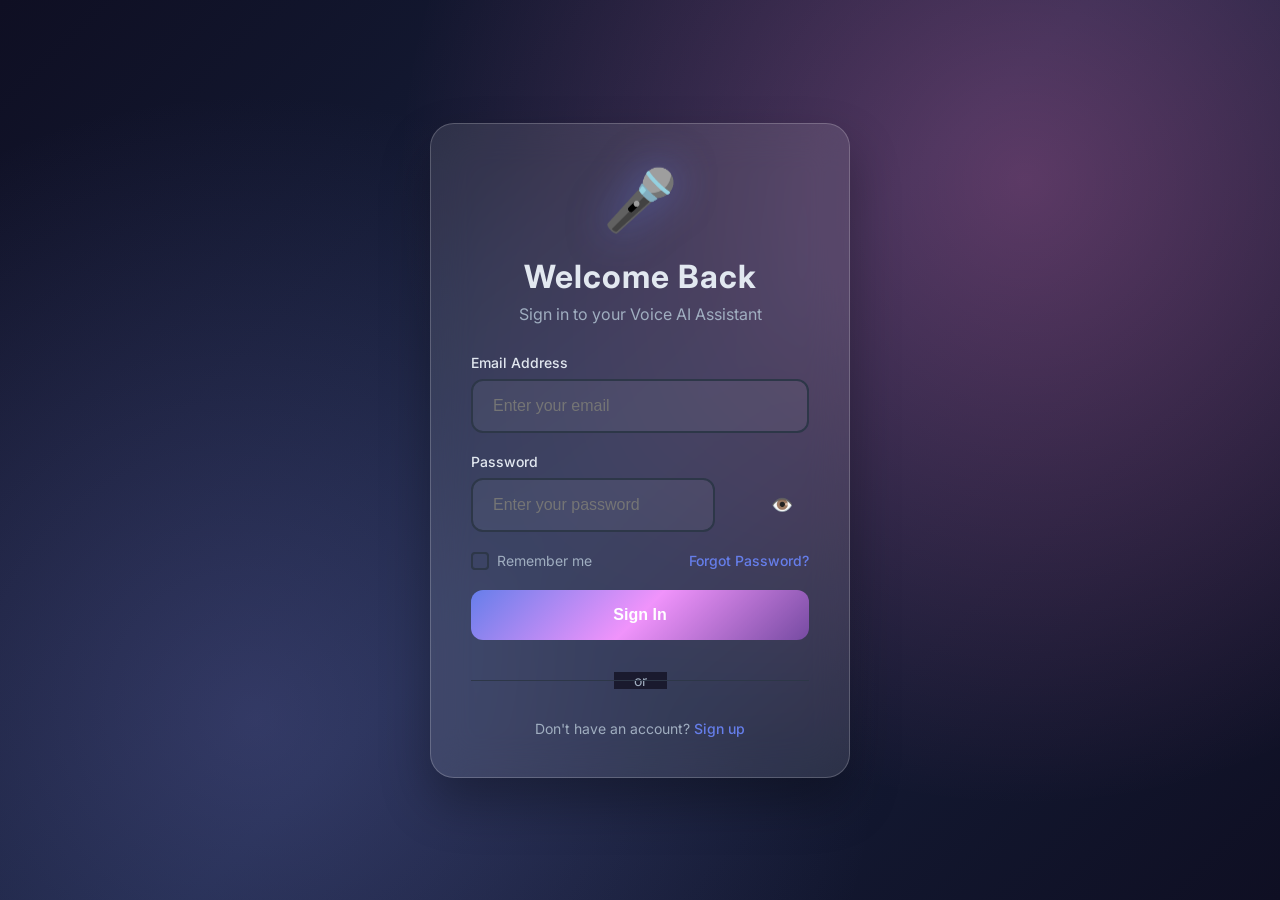
==== index.html @ 3795aacd "Moved files to root for GitHub Pages" ====
<!DOCTYPE html>
<html lang="en">
<head>
    <meta charset="UTF-8">
    <meta name="viewport" content="width=device-width, initial-scale=1.0">
    <title>Local Voice AI Assistant</title>
    <link rel="stylesheet" href="style.css">
</head>
<body>
    <div class="container" id="main-container" style="display: none;">
        <!-- Main Voice Control -->
        <div class="voice-interface">
            <div class="user-info">
                <span id="userDisplay" class="user-display">Welcome!</span>
                <button id="logoutBtn" class="logout-btn">Logout</button>
            </div>
            <div class="logo">🎤</div>
            <h1 id="title">Voice AI Assistant</h1>
            
            <div class="status-display">
                <p id="status">Click mic to start speaking...</p>
                <p id="listening-text" class="listening-text"></p>
            </div>

            <!-- Microphone Button -->
            <button id="micBtn" class="mic-button">
                🎤
            </button>

            <!-- Language Selector -->
            <div class="language-selector">
                <select id="languageSelect">
                    <option value="en">English</option>
                    <option value="hi">हिंदी</option>
                </select>
            </div>

            <!-- Stop Button -->
            <button id="stopBtn" class="stop-button hidden">
                ⏹ Stop
            </button>
        </div>
    </div>

    <script src="script.js"></script>
</body>
</html>
---- style.css ----
:root {
    --primary: #667eea;
    --secondary: #764ba2;
    --accent: #f093fb;
    --success: #4ade80;
    --warning: #fbbf24;
    --error: #f87171;
    --bg: #0f0f23;
    --bg-secondary: #1a1a2e;
    --text: #e2e8f0;
    --text-secondary: #a0aec0;
    --border: #2d3748;
    --glass: rgba(255, 255, 255, 0.1);
    --glass-border: rgba(255, 255, 255, 0.2);
}

* {
    margin: 0;
    padding: 0;
    box-sizing: border-box;
}

body {
    font-family: 'Inter', 'Segoe UI', Tahoma, Geneva, Verdana, sans-serif;
    background: linear-gradient(135deg, var(--bg) 0%, #16213e 50%, #0f0f23 100%);
    background-attachment: fixed;
    color: var(--text);
    height: 100vh;
    display: flex;
    align-items: center;
    justify-content: center;
    overflow: hidden;
    position: relative;
}

body::before {
    content: '';
    position: absolute;
    top: 0;
    left: 0;
    right: 0;
    bottom: 0;
    background: radial-gradient(circle at 20% 80%, rgba(120, 119, 198, 0.3) 0%, transparent 50%),
                radial-gradient(circle at 80% 20%, rgba(255, 119, 198, 0.3) 0%, transparent 50%);
    pointer-events: none;
}

.container {
    width: 100%;
    height: 100%;
    display: flex;
    align-items: center;
    justify-content: center;
    background: transparent;
    position: relative;
    z-index: 1;
}

/* Voice Interface */
.voice-interface {
    text-align: center;
    display: flex;
    flex-direction: column;
    align-items: center;
    gap: 30px;
    padding: 50px;
    background: var(--glass);
    backdrop-filter: blur(20px);
    border: 1px solid var(--glass-border);
    border-radius: 24px;
    box-shadow: 0 25px 50px rgba(0, 0, 0, 0.3);
    min-width: 400px;
    max-width: 500px;
    position: relative;
    overflow: hidden;
}

.user-info {
    position: absolute;
    top: 20px;
    right: 20px;
    display: flex;
    align-items: center;
    gap: 10px;
    font-size: 14px;
    color: var(--text-secondary);
}

.user-display {
    font-weight: 500;
}

.logout-btn {
    padding: 6px 12px;
    background: rgba(255, 255, 255, 0.1);
    border: 1px solid var(--glass-border);
    border-radius: 6px;
    color: var(--text);
    font-size: 12px;
    cursor: pointer;
    transition: all 0.3s ease;
}

.logout-btn:hover {
    background: rgba(255, 255, 255, 0.2);
    transform: translateY(-1px);
}

.voice-interface::before {
    content: '';
    position: absolute;
    top: 0;
    left: 0;
    right: 0;
    height: 2px;
    background: linear-gradient(90deg, var(--primary), var(--accent), var(--secondary));
}

.logo {
    font-size: 80px;
    animation: float 3s ease-in-out infinite;
    filter: drop-shadow(0 0 20px rgba(102, 126, 234, 0.5));
}

@keyframes float {
    0%, 100% {
        transform: translateY(0);
    }
    50% {
        transform: translateY(-20px);
    }
}

.voice-interface h1 {
    font-size: 36px;
    font-weight: 600;
    color: var(--text);
    letter-spacing: 2px;
}

.status-display {
    background: rgba(102, 126, 234, 0.1);
    border: 2px solid var(--primary);
    border-radius: 12px;
    padding: 30px 40px;
    min-width: 300px;
    margin: 20px 0;
}

.status-display p {
    font-size: 18px;
    color: var(--text);
    margin: 10px 0;
}

.listening-text {
    font-size: 24px;
    color: #48bb78;
    font-weight: 600;
    min-height: 32px;
}

/* Microphone Button */
.mic-button {
    width: 140px;
    height: 140px;
    border-radius: 50%;
    border: none;
    font-size: 60px;
    background: linear-gradient(135deg, var(--primary) 0%, var(--accent) 50%, var(--secondary) 100%);
    color: white;
    cursor: pointer;
    transition: all 0.4s cubic-bezier(0.4, 0, 0.2, 1);
    box-shadow: 0 8px 30px rgba(102, 126, 234, 0.4),
                inset 0 1px 0 rgba(255, 255, 255, 0.2);
    display: flex;
    align-items: center;
    justify-content: center;
    position: relative;
    overflow: hidden;
}

.mic-button::before {
    content: '';
    position: absolute;
    top: 0;
    left: 0;
    right: 0;
    bottom: 0;
    background: linear-gradient(45deg, transparent 30%, rgba(255, 255, 255, 0.2) 50%, transparent 70%);
    transform: translateX(-100%);
    transition: transform 0.6s;
}

.mic-button:hover::before {
    transform: translateX(100%);
}

.mic-button:hover {
    transform: scale(1.1) translateY(-5px);
    box-shadow: 0 15px 40px rgba(102, 126, 234, 0.6),
                inset 0 1px 0 rgba(255, 255, 255, 0.3);
}

.mic-button:active {
    transform: scale(0.95) translateY(-2px);
}

.mic-button.listening {
    animation: pulse 1.5s infinite ease-in-out;
    background: linear-gradient(135deg, var(--warning) 0%, var(--error) 100%);
    box-shadow: 0 8px 30px rgba(246, 173, 85, 0.6),
                inset 0 1px 0 rgba(255, 255, 255, 0.2);
}

@keyframes pulse {
    0%, 100% {
        box-shadow: 0 8px 30px rgba(246, 173, 85, 0.4),
                    0 0 0 0 rgba(246, 173, 85, 0.7);
        transform: scale(1);
    }
    50% {
        box-shadow: 0 12px 50px rgba(246, 173, 85, 0.8),
                    0 0 0 20px rgba(246, 173, 85, 0);
        transform: scale(1.05);
    }
}

.mic-button.speaking {
    animation: pulse 1s infinite;
    background: linear-gradient(135deg, #48bb78 0%, #38a169 100%);
}

/* Language Selector */
.language-selector {
    position: absolute;
    bottom: 20px;
    right: 20px;
    z-index: 10;
}

.language-selector select {
    padding: 8px 12px;
    border: 2px solid var(--primary);
    border-radius: 8px;
    background: var(--glass);
    backdrop-filter: blur(10px);
    color: var(--text);
    cursor: pointer;
    font-size: 14px;
    font-weight: 500;
    transition: all 0.3s ease;
}

.language-selector select:hover {
    border-color: var(--accent);
    transform: scale(1.05);
}

.language-selector select option {
    background: var(--bg);
    color: var(--text);
}

/* Stop Button */
.stop-button {
    padding: 12px 30px;
    border: none;
    border-radius: 8px;
    background: linear-gradient(135deg, #f56565 0%, #e53e3e 100%);
    color: white;
    font-size: 16px;
    font-weight: 600;
    cursor: pointer;
    transition: all 0.3s;
    margin-top: 20px;
}

.stop-button:hover {
    transform: translateY(-2px);
    box-shadow: 0 6px 20px rgba(245, 101, 101, 0.4);
}

.stop-button.hidden {
    display: none;
}

/* Settings Button */
.settings-btn {
    position: fixed;
    top: 20px;
    right: 20px;
    width: 50px;
    height: 50px;
    border-radius: 50%;
    background: linear-gradient(135deg, var(--primary) 0%, var(--secondary) 100%);
    color: white;
    border: none;
    cursor: pointer;
    font-size: 24px;
    box-shadow: 0 4px 12px rgba(0, 0, 0, 0.3);
    transition: all 0.3s;
    z-index: 99;
}

.settings-btn:hover {
    transform: scale(1.1);
}

/* Modal */
.modal {
    position: fixed;
    top: 0;
    left: 0;
    width: 100%;
    height: 100%;
    background: rgba(0, 0, 0, 0.8);
    display: flex;
    align-items: center;
    justify-content: center;
    z-index: 1000;
}

.modal.hidden {
    display: none;
}

.modal-content {
    background: var(--bg);
    padding: 40px;
    border-radius: 12px;
    max-width: 500px;
    width: 90%;
    border: 2px solid var(--primary);
    box-shadow: 0 20px 60px rgba(0, 0, 0, 0.5);
}

.modal-content h2 {
    margin-bottom: 20px;
    color: var(--primary);
    font-size: 24px;
}

.modal-content p {
    margin-bottom: 15px;
    color: #a0aec0;
    font-size: 14px;
}

.api-key-input {
    width: 100%;
    padding: 12px 16px;
    margin: 15px 0;
    border: 2px solid var(--border);
    border-radius: 8px;
    background: var(--bg);
    color: var(--text);
    font-size: 14px;
}

.api-key-input:focus {
    outline: none;
    border-color: var(--primary);
}

.info-text {
    font-size: 13px;
    color: #cbd5e0;
}

.info-text a {
    color: var(--primary);
    text-decoration: none;
}

.info-text a:hover {
    text-decoration: underline;
}

.warning-text {
    font-size: 12px;
    color: #f687b3;
    margin-top: 15px;
}

.save-btn {
    width: 100%;
    padding: 12px;
    margin-top: 20px;
    border: none;
    border-radius: 8px;
    background: linear-gradient(135deg, var(--primary) 0%, var(--secondary) 100%);
    color: white;
    font-size: 16px;
    font-weight: 600;
    cursor: pointer;
    transition: all 0.3s;
}

.save-btn:hover {
    transform: translateY(-2px);
    box-shadow: 0 6px 20px rgba(102, 126, 234, 0.4);
}

/* Authentication Pages */
.auth-container {
    width: 100%;
    height: 100vh;
    display: flex;
    align-items: center;
    justify-content: center;
    background: linear-gradient(135deg, var(--bg) 0%, #16213e 50%, #0f0f23 100%);
    background-attachment: fixed;
    position: relative;
}

.auth-container::before {
    content: '';
    position: absolute;
    top: 0;
    left: 0;
    right: 0;
    bottom: 0;
    background: radial-gradient(circle at 20% 80%, rgba(120, 119, 198, 0.3) 0%, transparent 50%),
                radial-gradient(circle at 80% 20%, rgba(255, 119, 198, 0.3) 0%, transparent 50%);
    pointer-events: none;
}

.auth-card {
    background: var(--glass);
    backdrop-filter: blur(20px);
    border: 1px solid var(--glass-border);
    border-radius: 24px;
    box-shadow: 0 25px 50px rgba(0, 0, 0, 0.3);
    padding: 40px;
    width: 100%;
    max-width: 420px;
    position: relative;
    z-index: 1;
}

.auth-header {
    text-align: center;
    margin-bottom: 30px;
}

.auth-header .logo {
    font-size: 60px;
    margin-bottom: 20px;
    animation: float 3s ease-in-out infinite;
    filter: drop-shadow(0 0 20px rgba(102, 126, 234, 0.5));
}

.auth-header h1 {
    font-size: 32px;
    font-weight: 700;
    color: var(--text);
    margin-bottom: 8px;
    letter-spacing: 1px;
}

.auth-header p {
    color: var(--text-secondary);
    font-size: 16px;
}

.auth-form {
    display: flex;
    flex-direction: column;
    gap: 20px;
}

.form-group {
    display: flex;
    flex-direction: column;
    gap: 8px;
}

.form-group label {
    font-weight: 500;
    color: var(--text);
    font-size: 14px;
}

.form-group input {
    padding: 16px 20px;
    border: 2px solid var(--border);
    border-radius: 12px;
    background: rgba(255, 255, 255, 0.05);
    color: var(--text);
    font-size: 16px;
    transition: all 0.3s ease;
}

.form-group input:focus {
    outline: none;
    border-color: var(--primary);
    box-shadow: 0 0 0 3px rgba(102, 126, 234, 0.1);
}

.password-input {
    position: relative;
}

.toggle-password {
    position: absolute;
    right: 16px;
    top: 50%;
    transform: translateY(-50%);
    background: none;
    border: none;
    color: var(--text-secondary);
    cursor: pointer;
    font-size: 18px;
    transition: color 0.3s;
}

.toggle-password:hover {
    color: var(--text);
}

.password-strength {
    margin-top: 8px;
}

.strength-bar {
    height: 4px;
    background: var(--border);
    border-radius: 2px;
    overflow: hidden;
}

.strength-fill {
    height: 100%;
    width: 0%;
    transition: all 0.3s ease;
    border-radius: 2px;
}

.strength-fill.weak {
    background: var(--error);
}

.strength-fill.medium {
    background: var(--warning);
}

.strength-fill.strong {
    background: var(--success);
}

#strengthText {
    font-size: 12px;
    color: var(--text-secondary);
    margin-top: 4px;
}

.form-options {
    display: flex;
    justify-content: space-between;
    align-items: center;
    flex-wrap: wrap;
    gap: 10px;
}

.checkbox-container {
    display: flex;
    align-items: center;
    gap: 8px;
    font-size: 14px;
    color: var(--text-secondary);
    cursor: pointer;
}

.checkbox-container input[type="checkbox"] {
    display: none;
}

.checkmark {
    width: 18px;
    height: 18px;
    border: 2px solid var(--border);
    border-radius: 4px;
    position: relative;
    transition: all 0.3s;
}

.checkbox-container input[type="checkbox"]:checked + .checkmark {
    background: var(--primary);
    border-color: var(--primary);
}

.checkbox-container input[type="checkbox"]:checked + .checkmark::after {
    content: '✓';
    position: absolute;
    top: 50%;
    left: 50%;
    transform: translate(-50%, -50%);
    color: white;
    font-size: 12px;
    font-weight: bold;
}

.forgot-link {
    color: var(--primary);
    text-decoration: none;
    font-size: 14px;
    font-weight: 500;
    transition: color 0.3s;
}

.forgot-link:hover {
    color: var(--accent);
}

.auth-btn {
    padding: 16px 24px;
    border: none;
    border-radius: 12px;
    background: linear-gradient(135deg, var(--primary) 0%, var(--accent) 50%, var(--secondary) 100%);
    color: white;
    font-size: 16px;
    font-weight: 600;
    cursor: pointer;
    transition: all 0.3s ease;
    display: flex;
    align-items: center;
    justify-content: center;
    gap: 10px;
    position: relative;
    overflow: hidden;
}

.auth-btn::before {
    content: '';
    position: absolute;
    top: 0;
    left: -100%;
    width: 100%;
    height: 100%;
    background: linear-gradient(90deg, transparent, rgba(255, 255, 255, 0.2), transparent);
    transition: left 0.5s;
}

.auth-btn:hover::before {
    left: 100%;
}

.auth-btn:hover {
    transform: translateY(-2px);
    box-shadow: 0 10px 30px rgba(102, 126, 234, 0.4);
}

.auth-btn:disabled {
    opacity: 0.7;
    cursor: not-allowed;
    transform: none;
}

.btn-loader {
    width: 20px;
    height: 20px;
    border: 2px solid rgba(255, 255, 255, 0.3);
    border-top: 2px solid white;
    border-radius: 50%;
    animation: spin 1s linear infinite;
}

@keyframes spin {
    0% { transform: rotate(0deg); }
    100% { transform: rotate(360deg); }
}

.auth-divider {
    margin: 30px 0;
    text-align: center;
    position: relative;
}

.auth-divider::before {
    content: '';
    position: absolute;
    top: 50%;
    left: 0;
    right: 0;
    height: 1px;
    background: var(--border);
}

.auth-divider span {
    background: var(--bg-secondary);
    padding: 0 20px;
    color: var(--text-secondary);
    font-size: 14px;
}

.auth-links {
    text-align: center;
    margin-top: 20px;
}

.auth-links p {
    color: var(--text-secondary);
    font-size: 14px;
}

.auth-links a {
    color: var(--primary);
    text-decoration: none;
    font-weight: 500;
    transition: color 0.3s;
}

.auth-links a:hover {
    color: var(--accent);
}

.link {
    color: var(--primary) !important;
}

.message {
    margin-top: 20px;
    padding: 12px 16px;
    border-radius: 8px;
    font-size: 14px;
    text-align: center;
}

.message.success {
    background: rgba(74, 222, 128, 0.1);
    border: 1px solid var(--success);
    color: var(--success);
}

.message.error {
    background: rgba(248, 113, 113, 0.1);
    border: 1px solid var(--error);
    color: var(--error);
}

.message.info {
    background: rgba(102, 126, 234, 0.1);
    border: 1px solid var(--primary);
    color: var(--primary);
}

/* Mobile Responsive for Auth */
@media (max-width: 480px) {
    .auth-card {
        margin: 20px;
        padding: 30px 20px;
        max-width: none;
    }

    .auth-header h1 {
        font-size: 28px;
    }

    .auth-form {
        gap: 16px;
    }

    .form-group input {
        padding: 14px 16px;
    }
}

    .language-selector select {
        padding: 8px 12px;
        font-size: 14px;
    }

    .settings-btn {
        width: 45px;
        height: 45px;
        font-size: 20px;
    }
}

@media (max-width: 480px) {
    .voice-interface h1 {
        font-size: 24px;
    }

    .mic-button {
        width: 100px;
        height: 100px;
        font-size: 40px;
    }

    .status-display {
        min-width: 220px;
        padding: 15px 20px;
    }

    .language-selector {
        top: 10px;
        right: 60px;
    }

    .language-selector select {
        font-size: 12px;
    }
}

/* Loading Animation */
#loading-overlay {
    position: fixed;
    top: 0;
    left: 0;
    width: 100%;
    height: 100%;
    background: linear-gradient(135deg, var(--bg) 0%, #2f3e5f 100%);
    display: flex;
    align-items: center;
    justify-content: center;
    z-index: 9999;
    transition: opacity 0.5s ease;
}

.loading-container {
    text-align: center;
    color: var(--text);
}

.loading-spinner {
    width: 80px;
    height: 80px;
    border: 4px solid rgba(102, 126, 234, 0.3);
    border-top: 4px solid var(--primary);
    border-radius: 50%;
    animation: spin 1s linear infinite;
    margin: 0 auto 20px;
}

@keyframes spin {
    0% { transform: rotate(0deg); }
    100% { transform: rotate(360deg); }
}

.loading-container h2 {
    font-size: 24px;
    margin-bottom: 10px;
    color: var(--primary);
}

.loading-container p {
    font-size: 16px;
    opacity: 0.8;
}
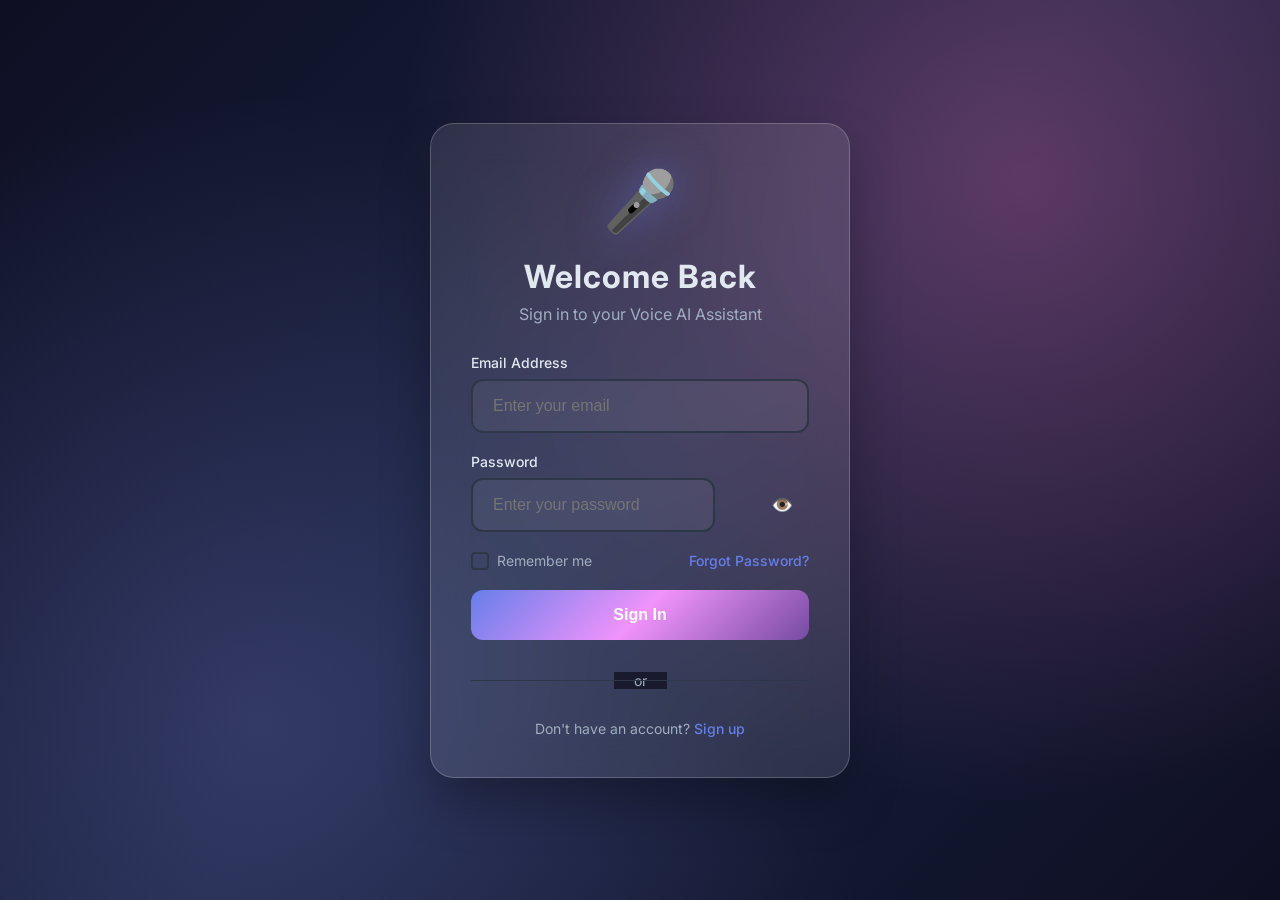
==== commit 3999f719: "My chat boot ai" ====
--- a/index.html
+++ b/index.html
@@ -3,11 +3,37 @@
 <head>
     <meta charset="UTF-8">
     <meta name="viewport" content="width=device-width, initial-scale=1.0">
+    <meta name="theme-color" content="#667eea">
+    <meta name="description" content="Smart voice-controlled AI assistant with offline support">
+    <link rel="manifest" href="manifest.json">
     <title>Local Voice AI Assistant</title>
     <link rel="stylesheet" href="style.css">
 </head>
 <body>
     <div class="container" id="main-container" style="display: none;">
+        <!-- Particle Canvas -->
+        <canvas id="particleCanvas" class="particle-canvas"></canvas>
+        
+        <!-- Header with controls -->
+        <div class="header-controls">
+            <button id="themeToggle" class="control-btn" title="Toggle Theme">🌙</button>
+            <button id="historyBtn" class="control-btn" title="Chat History">📊</button>
+            <button id="settingsBtn" class="control-btn" title="Settings">⚙️</button>
+        </div>
+
+        <!-- Chat History Panel -->
+        <div id="chatHistory" class="chat-history hidden">
+            <div class="history-header">
+                <h3>Chat History</h3>
+                <button id="closeHistory" class="close-btn">✕</button>
+            </div>
+            <div id="historyList" class="history-list"></div>
+            <div class="history-actions">
+                <button id="clearHistory" class="action-btn clear">Clear History</button>
+                <button id="exportHistory" class="action-btn export">Export</button>
+            </div>
+        </div>
+
         <!-- Main Voice Control -->
         <div class="voice-interface">
             <div class="user-info">
@@ -16,6 +42,12 @@
             </div>
             <div class="logo">🎤</div>
             <h1 id="title">Voice AI Assistant</h1>
+            
+            <!-- Search Suggestions -->
+            <div class="search-container">
+                <input type="text" id="searchInput" class="search-input" placeholder="Type to search suggestions...">
+                <div id="suggestions" class="suggestions hidden"></div>
+            </div>
             
             <div class="status-display">
                 <p id="status">Click mic to start speaking...</p>
--- a/style.css
+++ b/style.css
@@ -73,6 +73,8 @@
     max-width: 500px;
     position: relative;
     overflow: hidden;
+    margin-top: 80px; /* Add margin for header controls */
+    z-index: 10; /* Ensure above particles */
 }
 
 .user-info {
@@ -764,8 +766,20 @@
     .form-group input {
         padding: 14px 16px;
     }
-}
-
+
+    .language-selector select {
+        padding: 8px 12px;
+        font-size: 14px;
+    }
+
+    .settings-btn {
+        width: 45px;
+        height: 45px;
+        font-size: 20px;
+    }
+}
+
+@media (max-width: 768px) {
     .language-selector select {
         padding: 8px 12px;
         font-size: 14px;
@@ -849,3 +863,257 @@
     font-size: 16px;
     opacity: 0.8;
 }
+
+/* Particle Canvas */
+.particle-canvas {
+    position: fixed;
+    top: 0;
+    left: 0;
+    width: 100%;
+    height: 100%;
+    pointer-events: none;
+    z-index: 0;
+    opacity: 0.6; /* Reduce opacity to not interfere with UI */
+}
+
+/* Header Controls */
+.header-controls {
+    position: fixed;
+    top: 20px;
+    left: 20px;
+    display: flex;
+    gap: 10px;
+    z-index: 100;
+}
+
+.control-btn {
+    width: 45px;
+    height: 45px;
+    border-radius: 50%;
+    background: var(--glass);
+    backdrop-filter: blur(10px);
+    border: 1px solid var(--glass-border);
+    color: var(--text);
+    font-size: 20px;
+    cursor: pointer;
+    transition: all 0.3s ease;
+    display: flex;
+    align-items: center;
+    justify-content: center;
+}
+
+.control-btn:hover {
+    background: rgba(255, 255, 255, 0.2);
+    transform: scale(1.1);
+    box-shadow: 0 4px 12px rgba(0, 0, 0, 0.2);
+}
+
+/* Chat History Panel */
+.chat-history {
+    position: fixed;
+    top: 0;
+    right: 0;
+    width: 350px;
+    height: 100vh;
+    background: var(--glass);
+    backdrop-filter: blur(20px);
+    border-left: 1px solid var(--glass-border);
+    box-shadow: -5px 0 20px rgba(0, 0, 0, 0.3);
+    transform: translateX(100%);
+    transition: transform 0.3s ease;
+    z-index: 200;
+    display: flex;
+    flex-direction: column;
+}
+
+.chat-history:not(.hidden) {
+    transform: translateX(0);
+}
+
+.history-header {
+    display: flex;
+    justify-content: space-between;
+    align-items: center;
+    padding: 20px;
+    border-bottom: 1px solid var(--glass-border);
+}
+
+.history-header h3 {
+    color: var(--text);
+    margin: 0;
+    font-size: 18px;
+}
+
+.close-btn {
+    background: none;
+    border: none;
+    color: var(--text-secondary);
+    font-size: 20px;
+    cursor: pointer;
+    padding: 5px;
+    border-radius: 50%;
+    transition: all 0.3s;
+}
+
+.close-btn:hover {
+    background: rgba(255, 255, 255, 0.1);
+    color: var(--text);
+}
+
+.history-list {
+    flex: 1;
+    overflow-y: auto;
+    padding: 10px;
+}
+
+.history-item {
+    background: rgba(255, 255, 255, 0.05);
+    border: 1px solid var(--glass-border);
+    border-radius: 8px;
+    padding: 12px;
+    margin-bottom: 10px;
+    cursor: pointer;
+    transition: all 0.3s;
+}
+
+.history-item:hover {
+    background: rgba(255, 255, 255, 0.1);
+    transform: translateY(-2px);
+}
+
+.history-item .timestamp {
+    font-size: 12px;
+    color: var(--text-secondary);
+    margin-bottom: 5px;
+}
+
+.history-item .query {
+    font-weight: 500;
+    color: var(--text);
+    margin-bottom: 5px;
+}
+
+.history-item .response {
+    font-size: 14px;
+    color: var(--text-secondary);
+    line-height: 1.4;
+}
+
+.history-actions {
+    padding: 20px;
+    border-top: 1px solid var(--glass-border);
+    display: flex;
+    gap: 10px;
+}
+
+.action-btn {
+    flex: 1;
+    padding: 10px 15px;
+    border: none;
+    border-radius: 6px;
+    font-size: 14px;
+    font-weight: 500;
+    cursor: pointer;
+    transition: all 0.3s;
+}
+
+.action-btn.clear {
+    background: rgba(245, 101, 101, 0.2);
+    color: #f87171;
+    border: 1px solid rgba(245, 101, 101, 0.3);
+}
+
+.action-btn.clear:hover {
+    background: rgba(245, 101, 101, 0.3);
+}
+
+.action-btn.export {
+    background: rgba(74, 222, 128, 0.2);
+    color: #4ade80;
+    border: 1px solid rgba(74, 222, 128, 0.3);
+}
+
+.action-btn.export:hover {
+    background: rgba(74, 222, 128, 0.3);
+}
+
+/* Search Container */
+.search-container {
+    position: relative;
+    width: 100%;
+    max-width: 400px;
+    margin: 20px 0;
+}
+
+.search-input {
+    width: 100%;
+    padding: 12px 16px;
+    border: 2px solid var(--glass-border);
+    border-radius: 12px;
+    background: rgba(255, 255, 255, 0.05);
+    backdrop-filter: blur(10px);
+    color: var(--text);
+    font-size: 16px;
+    transition: all 0.3s ease;
+}
+
+.search-input:focus {
+    outline: none;
+    border-color: var(--primary);
+    box-shadow: 0 0 0 3px rgba(102, 126, 234, 0.1);
+}
+
+.suggestions {
+    position: absolute;
+    top: 100%;
+    left: 0;
+    right: 0;
+    background: var(--glass);
+    backdrop-filter: blur(20px);
+    border: 1px solid var(--glass-border);
+    border-radius: 12px;
+    max-height: 200px;
+    overflow-y: auto;
+    z-index: 50;
+    margin-top: 5px;
+}
+
+.suggestions:not(.hidden) {
+    display: block;
+}
+
+.suggestion-item {
+    padding: 12px 16px;
+    cursor: pointer;
+    transition: all 0.3s;
+    border-bottom: 1px solid var(--glass-border);
+}
+
+.suggestion-item:last-child {
+    border-bottom: none;
+}
+
+.suggestion-item:hover {
+    background: rgba(255, 255, 255, 0.1);
+}
+
+.suggestion-item.highlighted {
+    background: rgba(102, 126, 234, 0.2);
+}
+
+/* Light Theme Variables */
+:root.light-theme {
+    --primary: #4f46e5;
+    --secondary: #7c3aed;
+    --accent: #ec4899;
+    --success: #10b981;
+    --warning: #f59e0b;
+    --error: #ef4444;
+    --bg: #f8fafc;
+    --bg-secondary: #ffffff;
+    --text: #1e293b;
+    --text-secondary: #64748b;
+    --border: #e2e8f0;
+    --glass: rgba(255, 255, 255, 0.8);
+    --glass-border: rgba(0, 0, 0, 0.1);
+}
